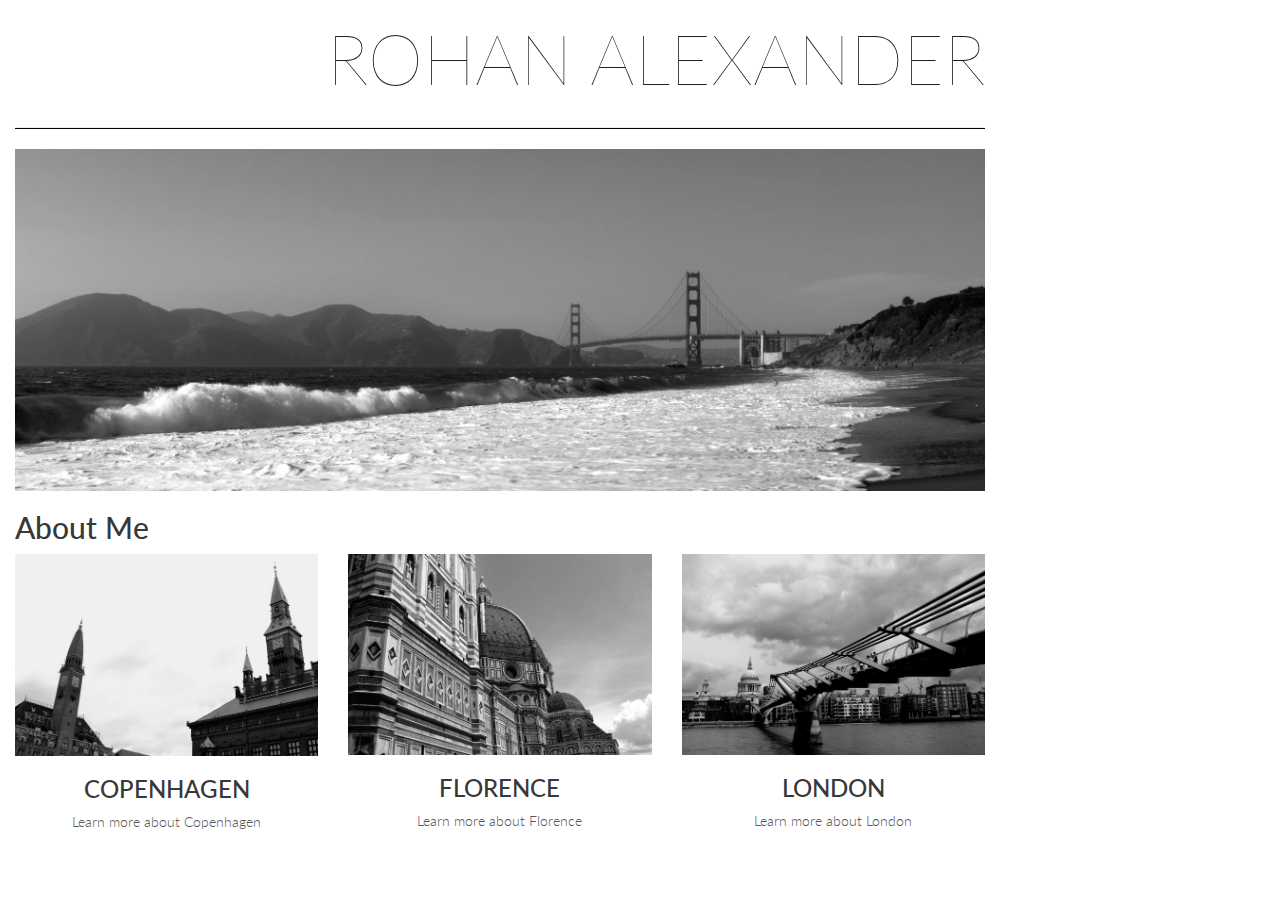
==== index.html @ e90d5bef "New website" ====
<!DOCTYPE html>
<html>
    <head>
        <link rel="stylesheet" href="css/bootstrap.min.css">
        <link rel="stylesheet" href="css/style.css">
        <meta charset="utf-8">
        <meta http-equiv="X-UA-Compatible" content="IE=edge">
        <meta name="viewport" content="width=device-width, initial-scale=1">
        <title>Assignment 1</title>
        <link href='http://fonts.googleapis.com/css?family=Lato:100,300' rel='stylesheet'>
        <link rel="shortcut icon" href="images/camera41.png">
    </head>
    <body>
        <div class="container">
            <div class="row">
                <!-- <div class="col-md-3">
                    <img class="title-logo" src="images/camera41.png" alt = "Icon of a camera">
                    <div class="icon-attibution">(This icon made by <a href="http://www.freepik.com" title="Freepik">Freepik</a> from <a href="http://www.flaticon.com" title="Flaticon">Flaticon</a> is licensed under <a href="http://creativecommons.org/licenses/by/3.0/" title="Creative Commons BY 3.0">CC BY 3.0</a>)</div>
                </div> -->
                <div class="col-md-12 text-right text-uppercase">
                    <h1 class = "text-thin title-super">Rohan Alexander</h1>
<!--                     <h3>Husband of a photographer</h3> -->
                </div>
            </div>
            <div class="row">
                <div class="col-md-12">
                    <hr>
                    <img class="img-responsive" src="images/DSCF5019.jpg" alt = "Photo of San Francisco">
                </div>
            </div>
            <div class="row">
                <div class="col-md-12">
                    <h2 class ="text-muted">About Me</h2>
                </div>
            </div>
            <div class="row text-center">
                <div class="col-md-4">
                    <img class="img-responsive img-small" src="images/copenhagen.jpg" alt = "An image of Copenhagen">
                    <h3 class = "text-uppercase">Copenhagen</h3>
                    <p><a href="https://en.wikipedia.org/wiki/Copenhagen">Learn more about Copenhagen</a></p>
                </div>
                <div class="col-md-4">
                    <img class="img-responsive img-small" src="images/florence.jpg" alt = "An image of Florence">
                    <h3 class = "text-uppercase">Florence</h3>
                    <p><a href="https://en.wikipedia.org/wiki/Florence">Learn more about Florence</a></p>
                </div>
                <div class="col-md-4">
                    <img class="img-responsive img-small" src="images/london.jpg" alt = "An image of London">
                    <h3 class = "text-uppercase">London</h3>
                    <p><a href="https://en.wikipedia.org/wiki/London">Learn more about London</a></p>
                </div>
            </div>
        </div>
    </body>
</html>
---- css/style.css ----
* {
    max-width: 1000px;
}

body {
    font-family: 'Lato', sans-serif;
    color: #383838;
    font-weight: 300;
}

.text-muted {
    color: #383838;
}

.icon-attibution {
    font-size: 10px;
}

.text-thin {
    font-weight: 100;
}

.title-super {
    font-size: 70px;
    color: #202020;
}

.title-logo {
    margin-top: 10px;
}

hr {
    height: 1px;
    background-color: black;
}

a {
    color: #585858;
}

@media (max-width: 991px) {
    h1 {
        text-align: center;
    }

    h3 {
        text-align: center;
    }

    .title-logo {
        display: block;
        margin: 10px auto 10px;
    }

    .icon-attibution {
        text-align: center;
    }
}
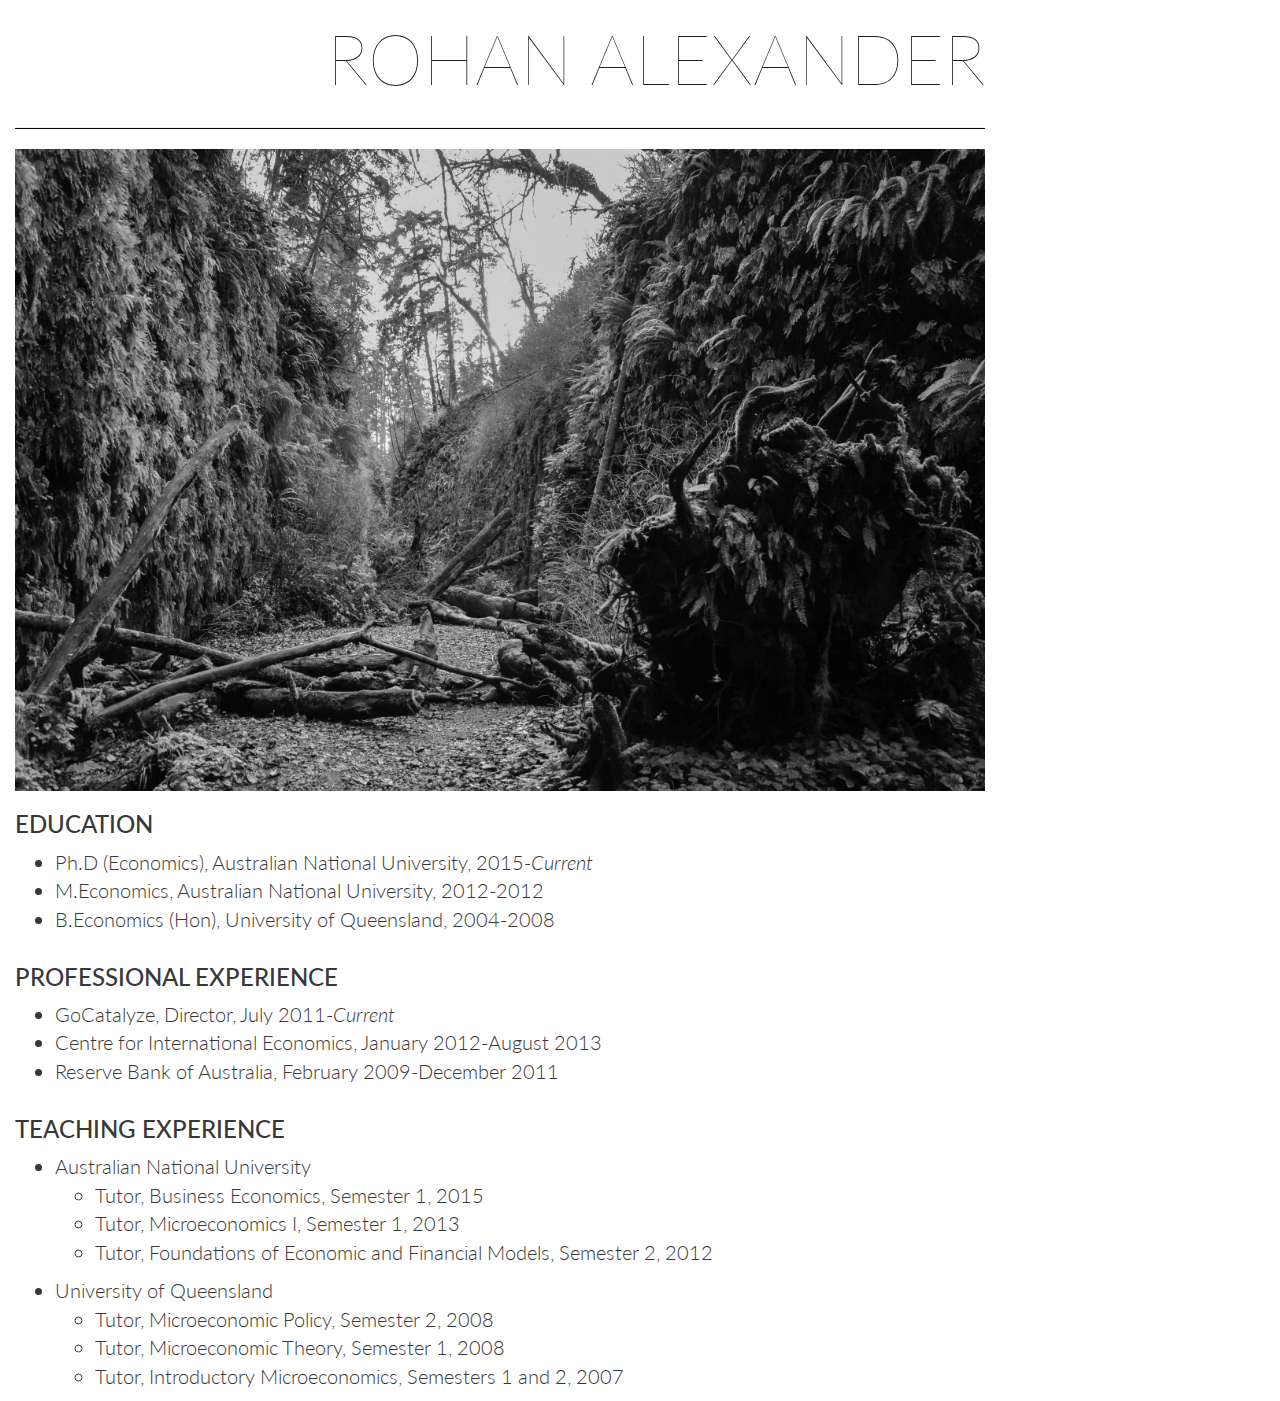
==== commit fa535d63: "Small updates" ====
--- a/index.html
+++ b/index.html
@@ -1,55 +1,94 @@
 <!DOCTYPE html>
 <html>
-    <head>
-        <link rel="stylesheet" href="css/bootstrap.min.css">
-        <link rel="stylesheet" href="css/style.css">
-        <meta charset="utf-8">
-        <meta http-equiv="X-UA-Compatible" content="IE=edge">
-        <meta name="viewport" content="width=device-width, initial-scale=1">
-        <title>Assignment 1</title>
-        <link href='http://fonts.googleapis.com/css?family=Lato:100,300' rel='stylesheet'>
-        <link rel="shortcut icon" href="images/camera41.png">
-    </head>
-    <body>
-        <div class="container">
-            <div class="row">
-                <!-- <div class="col-md-3">
-                    <img class="title-logo" src="images/camera41.png" alt = "Icon of a camera">
-                    <div class="icon-attibution">(This icon made by <a href="http://www.freepik.com" title="Freepik">Freepik</a> from <a href="http://www.flaticon.com" title="Flaticon">Flaticon</a> is licensed under <a href="http://creativecommons.org/licenses/by/3.0/" title="Creative Commons BY 3.0">CC BY 3.0</a>)</div>
-                </div> -->
-                <div class="col-md-12 text-right text-uppercase">
-                    <h1 class = "text-thin title-super">Rohan Alexander</h1>
-<!--                     <h3>Husband of a photographer</h3> -->
-                </div>
+<head>
+    <link href="css/bootstrap.min.css" rel="stylesheet">
+    <link href="css/style.css" rel="stylesheet">
+    <meta charset="utf-8">
+    <meta content="IE=edge" http-equiv="X-UA-Compatible">
+    <meta content="width=device-width, initial-scale=1" name="viewport">
+
+    <title>Rohan Alexander</title>
+    <link href='http://fonts.googleapis.com/css?family=Lato:100,300' rel='stylesheet'>
+    <link href="images/user168.png" rel="shortcut icon">
+    <!-- Icon made by Freepik from www.flaticon.com  -->
+</head>
+
+<body>
+    <div class="container">
+        <div class="row">
+            <div class="col-md-12 text-right text-uppercase">
+                <h1 class="text-thin title-super">Rohan Alexander</h1>
             </div>
-            <div class="row">
-                <div class="col-md-12">
-                    <hr>
-                    <img class="img-responsive" src="images/DSCF5019.jpg" alt = "Photo of San Francisco">
-                </div>
-            </div>
-            <div class="row">
-                <div class="col-md-12">
+        </div>
+
+        <div class="row">
+            <div class="col-md-12">
+            <hr>
+            <img alt="Photo taken by my wife of Fern Canyon, Redwoods State Park, California." class="img-responsive" src="images/DSC_0475.jpg"></div>
+        </div>
+
+        <div class="row">
+            <!--                 <div class="col-md-12">
                     <h2 class ="text-muted">About Me</h2>
                 </div>
+ -->
+        </div>
+
+        <div class="row text-center">
+            <div class="col-md-11">
+                <h3 class="text-uppercase">Education</h3>
+
+                <ul>
+                    <li>Ph.D (Economics), Australian National University, 2015-<em>Current</em></li>
+
+                    <li>M.Economics, Australian National University, 2012-2012</li>
+
+                    <li>B.Economics (Hon), University of Queensland, 2004-2008</li>
+                </ul>
             </div>
-            <div class="row text-center">
-                <div class="col-md-4">
-                    <img class="img-responsive img-small" src="images/copenhagen.jpg" alt = "An image of Copenhagen">
-                    <h3 class = "text-uppercase">Copenhagen</h3>
-                    <p><a href="https://en.wikipedia.org/wiki/Copenhagen">Learn more about Copenhagen</a></p>
-                </div>
-                <div class="col-md-4">
-                    <img class="img-responsive img-small" src="images/florence.jpg" alt = "An image of Florence">
-                    <h3 class = "text-uppercase">Florence</h3>
-                    <p><a href="https://en.wikipedia.org/wiki/Florence">Learn more about Florence</a></p>
-                </div>
-                <div class="col-md-4">
-                    <img class="img-responsive img-small" src="images/london.jpg" alt = "An image of London">
-                    <h3 class = "text-uppercase">London</h3>
-                    <p><a href="https://en.wikipedia.org/wiki/London">Learn more about London</a></p>
-                </div>
+
+            <div class="col-md-11">
+                <h3 class="text-uppercase">Professional Experience</h3>
+
+                <ul>
+                    <li>GoCatalyze, Director, July 2011-<em>Current</em></li>
+
+                    <li>Centre for International Economics, January 2012-August 2013</li>
+
+                    <li>Reserve Bank of Australia, February 2009-December 2011</li>
+                </ul>
+            </div>
+
+            <div class="col-md-11">
+                <h3 class="text-uppercase">Teaching Experience</h3>
+
+                <ul>
+                    <li>Australian National University
+
+                        <ul>
+                            <li>Tutor, Business Economics, Semester 1, 2015</li>
+
+                            <li>Tutor, Microeconomics I, Semester 1, 2013</li>
+
+                            <li>Tutor, Foundations of Economic and Financial Models, Semester 2, 2012</li>
+                        </ul>
+                    </li>
+                </ul>
+
+                <ul>
+                    <li>University of Queensland
+
+                        <ul>
+                            <li>Tutor, Microeconomic Policy, Semester 2, 2008</li>
+
+                            <li>Tutor, Microeconomic Theory, Semester 1, 2008</li>
+
+                            <li>Tutor, Introductory Microeconomics, Semesters 1 and 2, 2007</li>
+                        </ul>
+                    </li>
+                </ul>
             </div>
         </div>
-    </body>
+    </div>
+</body>
 </html>--- a/css/style.css
+++ b/css/style.css
@@ -6,6 +6,7 @@
     font-family: 'Lato', sans-serif;
     color: #383838;
     font-weight: 300;
+    font-size: 20px;
 }
 
 .text-muted {
@@ -38,6 +39,14 @@
     color: #585858;
 }
 
+.col-md-4 {
+    text-align: left;
+}
+
+.col-md-11 {
+    text-align: left;
+}
+
 @media (max-width: 991px) {
     h1 {
         text-align: center;
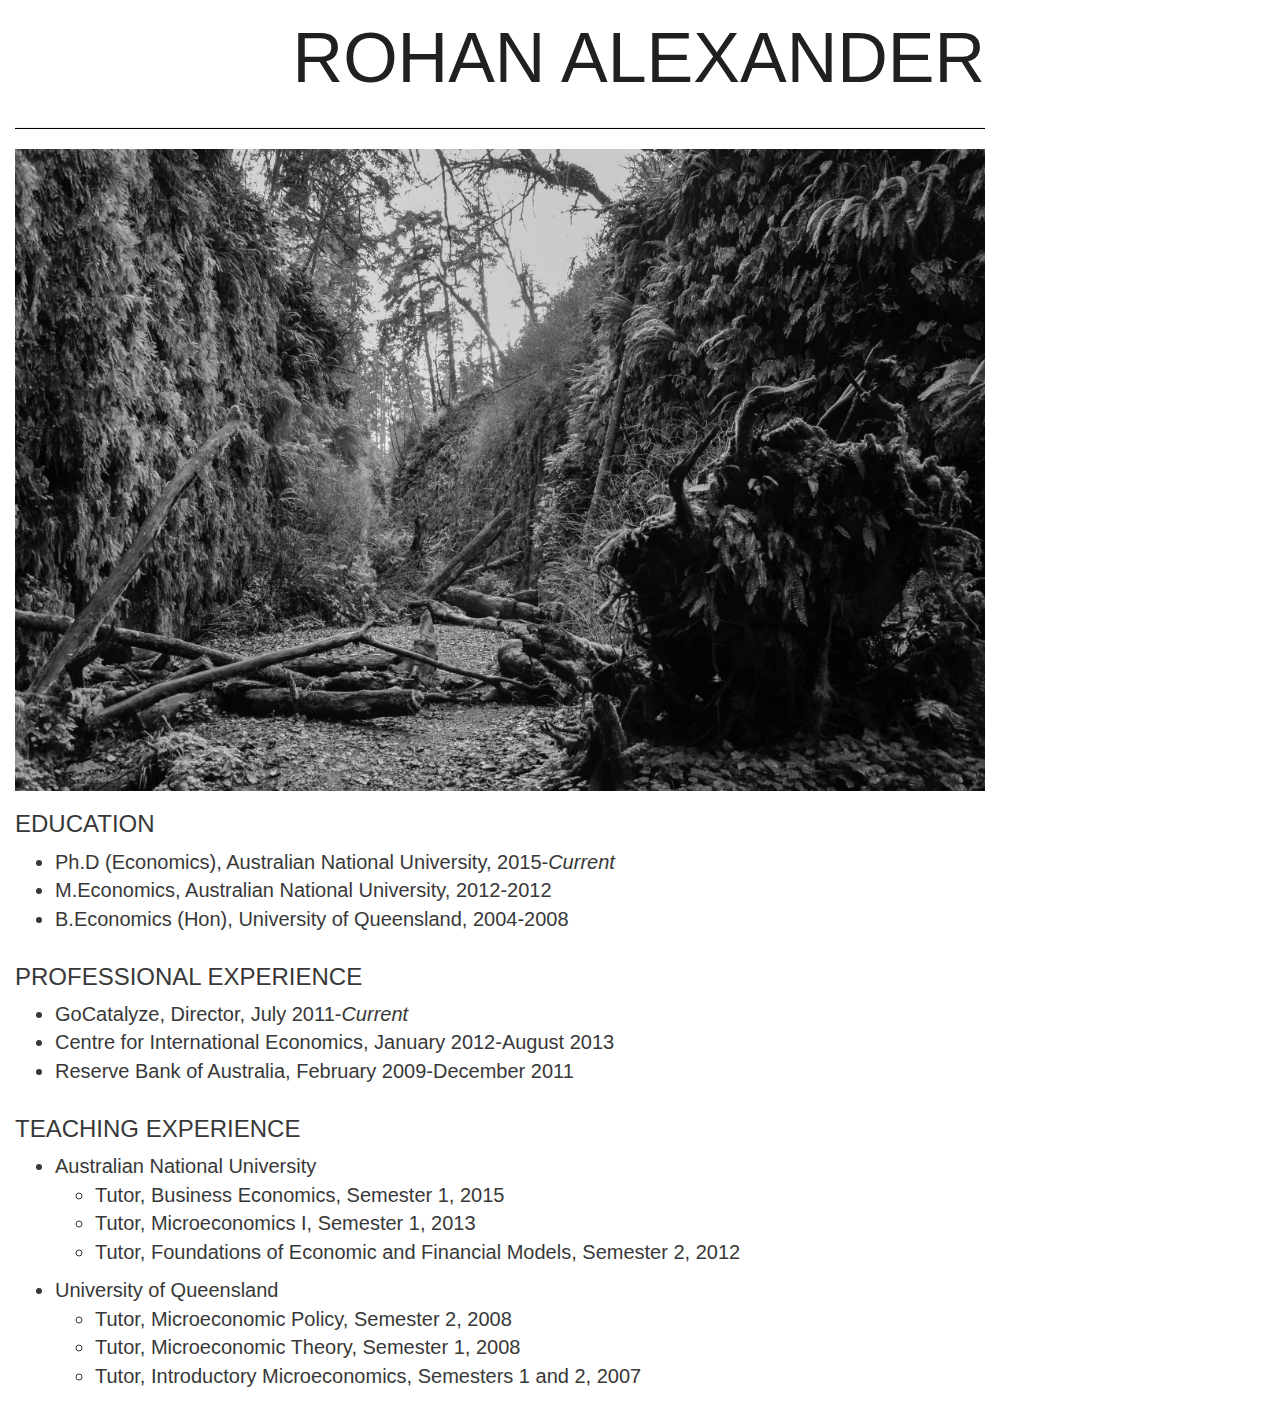
==== commit d71caef1: "Gives up on trying" ====
--- a/index.html
+++ b/index.html
@@ -2,15 +2,18 @@
 <html>
 <head>
     <link href="css/bootstrap.min.css" rel="stylesheet">
-    <link href="css/style.css" rel="stylesheet">
+    <!--     Uncomment this when updating the css file, then minify and inline to help performance. -->
+    <!--      <link href="css/style.css" rel="stylesheet"> -->
     <meta charset="utf-8">
     <meta content="IE=edge" http-equiv="X-UA-Compatible">
     <meta content="width=device-width, initial-scale=1" name="viewport">
 
-    <title>Rohan Alexander</title>
-    <link href='http://fonts.googleapis.com/css?family=Lato:100,300' rel='stylesheet'>
+    <title>Rohan Alexander</title><!-- Icon made by Freepik from www.flaticon.com  -->
     <link href="images/user168.png" rel="shortcut icon">
-    <!-- Icon made by Freepik from www.flaticon.com  -->
+    <style>
+/*This is the minified and inlined version of style.css.*/
+    *{max-width:1000px}body{font-family:Lato,sans-serif;color:#383838;font-weight:300;font-size:20px}.text-muted{color:#383838}.icon-attibution{font-size:10px}.text-thin{font-weight:100}.title-super{font-size:70px;color:#202020}.title-logo{margin-top:10px}hr{height:1px;background-color:#000}a{color:#585858}.col-md-11,.col-md-4{text-align:left}@media (max-width:991px){h1,h3{text-align:center}.title-logo{display:block;margin:10px auto}.icon-attibution{text-align:center}}@media (max-width:450px){.title-super{font-size:45px}}
+    </style>
 </head>
 
 <body>
@@ -21,11 +24,15 @@
             </div>
         </div>
 
+
         <div class="row">
             <div class="col-md-12">
             <hr>
-            <img alt="Photo taken by my wife of Fern Canyon, Redwoods State Park, California." class="img-responsive" src="images/DSC_0475.jpg"></div>
+            <img alt="Photo taken by my wife of Fern Canyon, Redwoods State Park, California." class="img-responsive" src=
+            "images/DSC_0475.jpg">
+            </div>
         </div>
+
 
         <div class="row">
             <!--                 <div class="col-md-12">
@@ -34,33 +41,43 @@
  -->
         </div>
 
+
         <div class="row text-center">
             <div class="col-md-11">
                 <h3 class="text-uppercase">Education</h3>
 
+
                 <ul>
                     <li>Ph.D (Economics), Australian National University, 2015-<em>Current</em></li>
 
+
                     <li>M.Economics, Australian National University, 2012-2012</li>
+
 
                     <li>B.Economics (Hon), University of Queensland, 2004-2008</li>
                 </ul>
             </div>
 
+
             <div class="col-md-11">
                 <h3 class="text-uppercase">Professional Experience</h3>
+
 
                 <ul>
                     <li>GoCatalyze, Director, July 2011-<em>Current</em></li>
 
+
                     <li>Centre for International Economics, January 2012-August 2013</li>
+
 
                     <li>Reserve Bank of Australia, February 2009-December 2011</li>
                 </ul>
             </div>
 
+
             <div class="col-md-11">
                 <h3 class="text-uppercase">Teaching Experience</h3>
+
 
                 <ul>
                     <li>Australian National University
@@ -68,12 +85,15 @@
                         <ul>
                             <li>Tutor, Business Economics, Semester 1, 2015</li>
 
+
                             <li>Tutor, Microeconomics I, Semester 1, 2013</li>
+
 
                             <li>Tutor, Foundations of Economic and Financial Models, Semester 2, 2012</li>
                         </ul>
                     </li>
                 </ul>
+
 
                 <ul>
                     <li>University of Queensland
@@ -81,7 +101,9 @@
                         <ul>
                             <li>Tutor, Microeconomic Policy, Semester 2, 2008</li>
 
+
                             <li>Tutor, Microeconomic Theory, Semester 1, 2008</li>
+
 
                             <li>Tutor, Introductory Microeconomics, Semesters 1 and 2, 2007</li>
                         </ul>
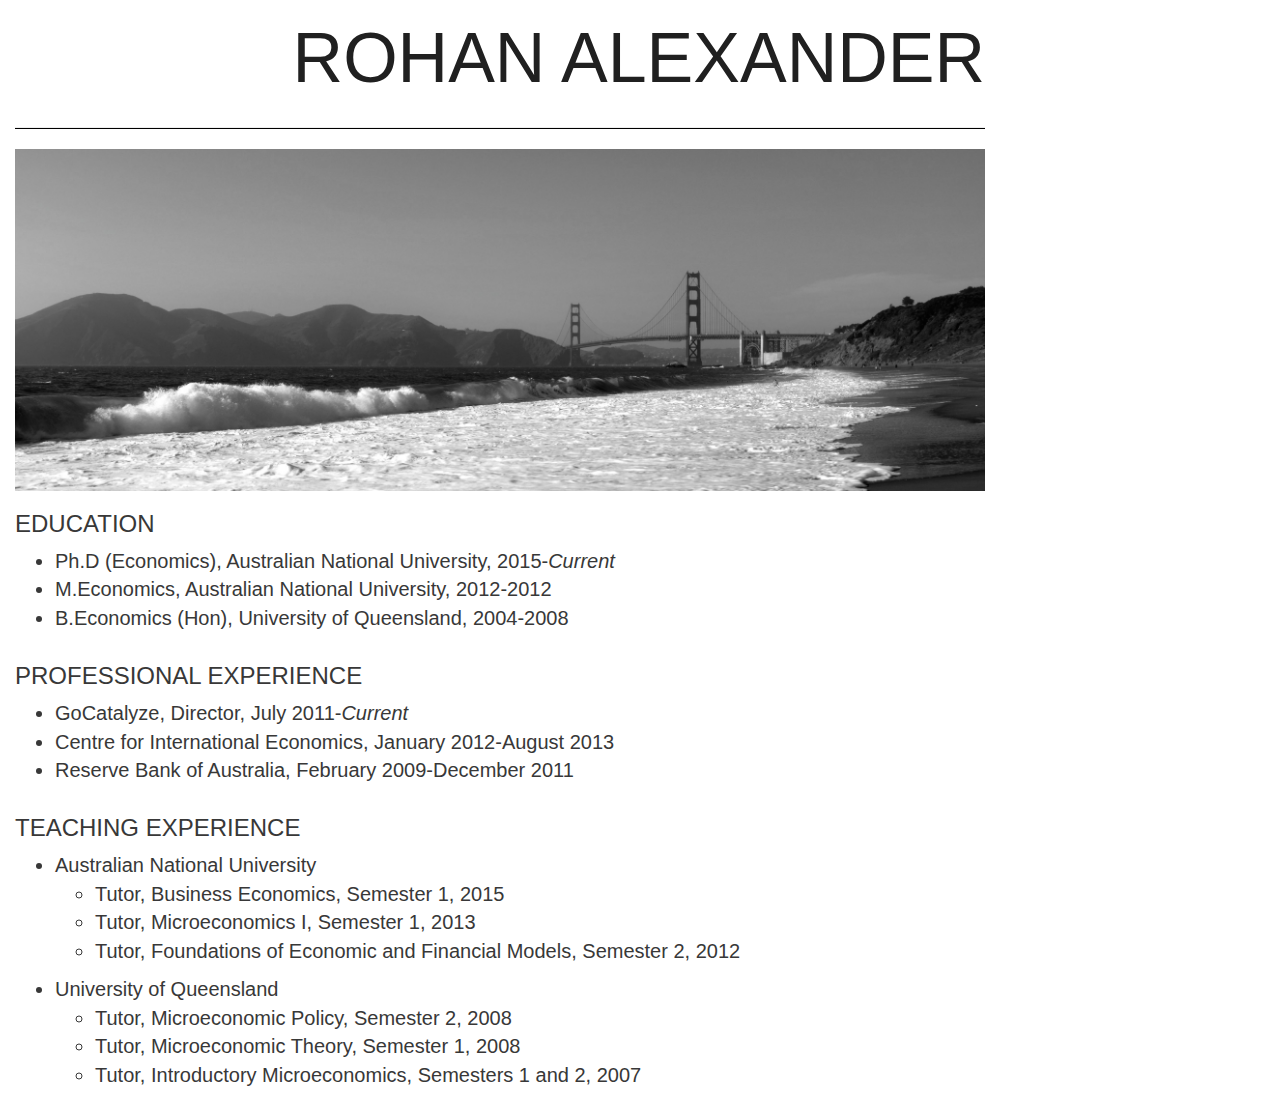
==== commit 68c5cb57: "I give up. Changed the photo." ====
--- a/index.html
+++ b/index.html
@@ -29,7 +29,7 @@
             <div class="col-md-12">
             <hr>
             <img alt="Photo taken by my wife of Fern Canyon, Redwoods State Park, California." class="img-responsive" src=
-            "images/DSC_0475.jpg">
+            "images/DSCF5019.jpg">
             </div>
         </div>
 
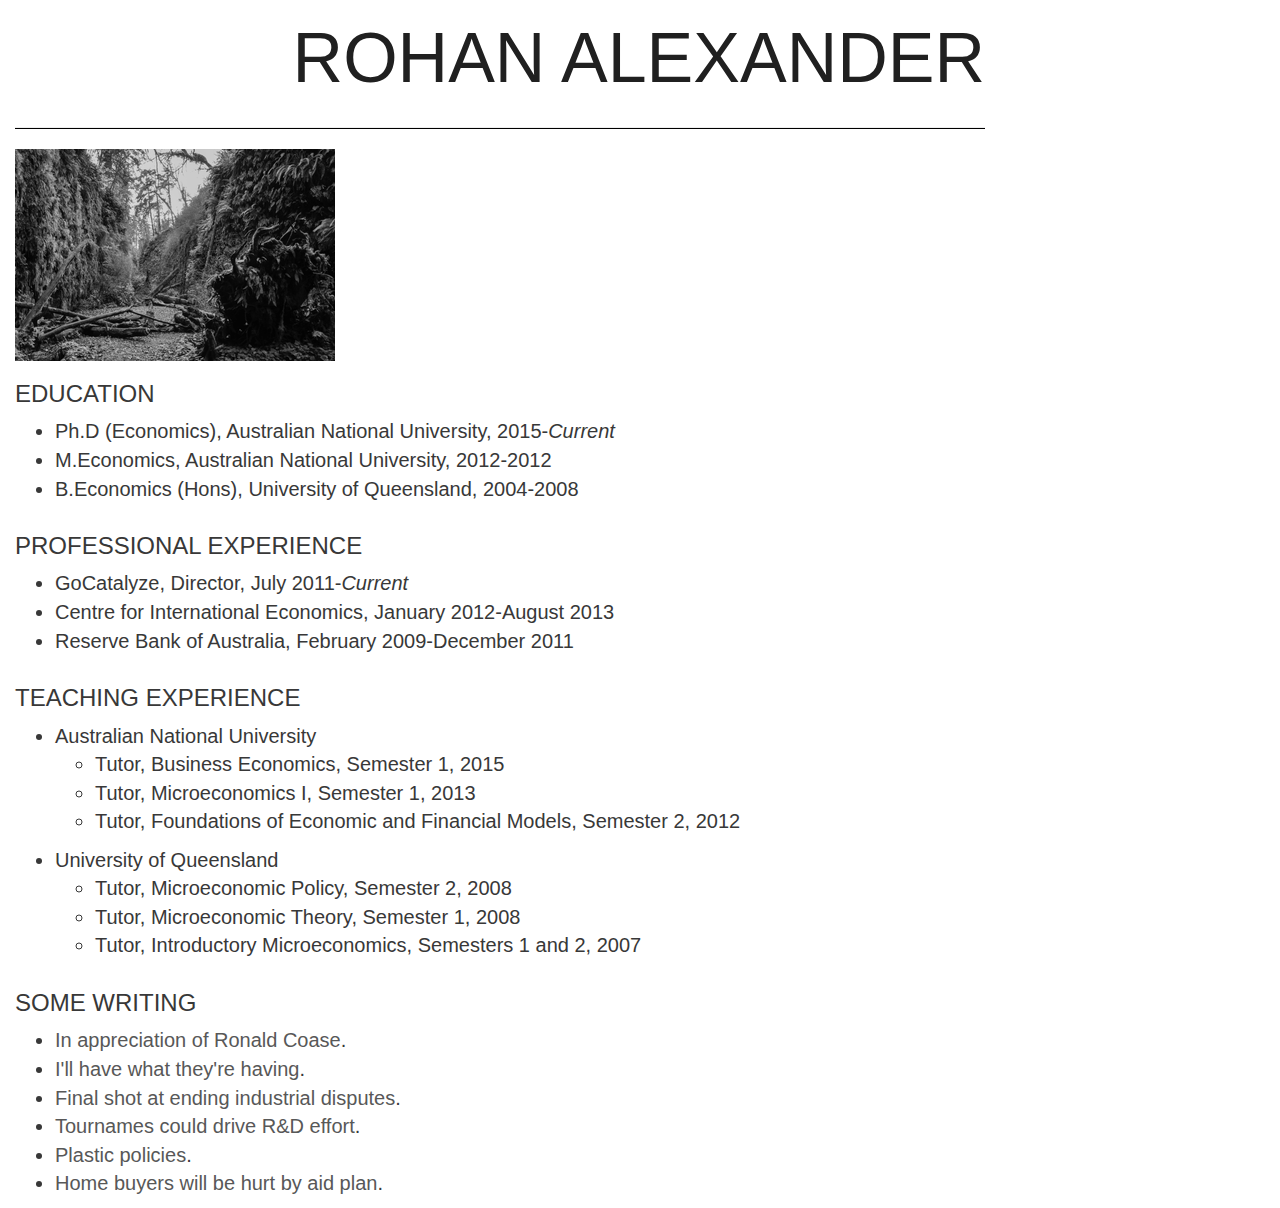
==== commit 9f33e512: "Add list of writing" ====
--- a/index.html
+++ b/index.html
@@ -2,18 +2,13 @@
 <html>
 <head>
     <link href="css/bootstrap.min.css" rel="stylesheet">
-    <!--     Uncomment this when updating the css file, then minify and inline to help performance. -->
-    <!--      <link href="css/style.css" rel="stylesheet"> -->
+    <link href="css/style.css" rel="stylesheet">
     <meta charset="utf-8">
     <meta content="IE=edge" http-equiv="X-UA-Compatible">
     <meta content="width=device-width, initial-scale=1" name="viewport">
 
     <title>Rohan Alexander</title><!-- Icon made by Freepik from www.flaticon.com  -->
     <link href="images/user168.png" rel="shortcut icon">
-    <style>
-/*This is the minified and inlined version of style.css.*/
-    *{max-width:1000px}body{font-family:Lato,sans-serif;color:#383838;font-weight:300;font-size:20px}.text-muted{color:#383838}.icon-attibution{font-size:10px}.text-thin{font-weight:100}.title-super{font-size:70px;color:#202020}.title-logo{margin-top:10px}hr{height:1px;background-color:#000}a{color:#585858}.col-md-11,.col-md-4{text-align:left}@media (max-width:991px){h1,h3{text-align:center}.title-logo{display:block;margin:10px auto}.icon-attibution{text-align:center}}@media (max-width:450px){.title-super{font-size:45px}}
-    </style>
 </head>
 
 <body>
@@ -28,8 +23,8 @@
         <div class="row">
             <div class="col-md-12">
             <hr>
-            <img alt="Photo taken by my wife of Fern Canyon, Redwoods State Park, California." class="img-responsive" src=
-            "images/DSCF5019.jpg">
+            <img title="Photo taken by my wife in Fern Canyon, Redwoods State Park, California." alt="Photo taken by my wife in Fern Canyon, Redwoods State Park, California. The photo shows a canyon with fallen tree branches and a riverbed (think small rounded rocks) in it. On both sides are almost vertical walls that are lined with ferns. It is a black and white photo. More information on the canyon at: https://en.wikipedia.org/wiki/Fern_Canyon." class="img-responsive" src=
+            "images/DSC_0475.png">
             </div>
         </div>
 
@@ -54,7 +49,7 @@
                     <li>M.Economics, Australian National University, 2012-2012</li>
 
 
-                    <li>B.Economics (Hon), University of Queensland, 2004-2008</li>
+                    <li>B.Economics (Hons), University of Queensland, 2004-2008</li>
                 </ul>
             </div>
 
@@ -110,7 +105,31 @@
                     </li>
                 </ul>
             </div>
+                        <div class="col-md-11">
+                <h3 class="text-uppercase">Some writing</h3>
+
+                <ul>
+                    <li>
+                        <a href="writing/coase.pdf" target="_blank">In appreciation of Ronald Coase</a>.
+                    </li>
+                    <li>
+                        <a href="writing/bloomthat.pdf" target="_blank">I'll have what they're having</a>.
+                    </li>
+                    <li>
+                        <a href="writing/finalofferarbitration.pdf" target="_blank">Final shot at ending industrial disputes</a>.
+                    </li>
+                    <li>
+                        <a href="writing/tournaments.pdf" target="_blank">Tournames could drive R&D effort</a>.
+                    </li>
+                    <li>
+                        <a href="writing/plasticpolicies.pdf" target="_blank">Plastic policies</a>.
+                    </li>
+                    <li>
+                        <a href="writing/homebuyers.pdf" target="_blank">Home buyers will be hurt by aid plan</a>.
+                    </li>
+                </ul>
+            </div>
         </div>
     </div>
 </body>
-</html>+</html>
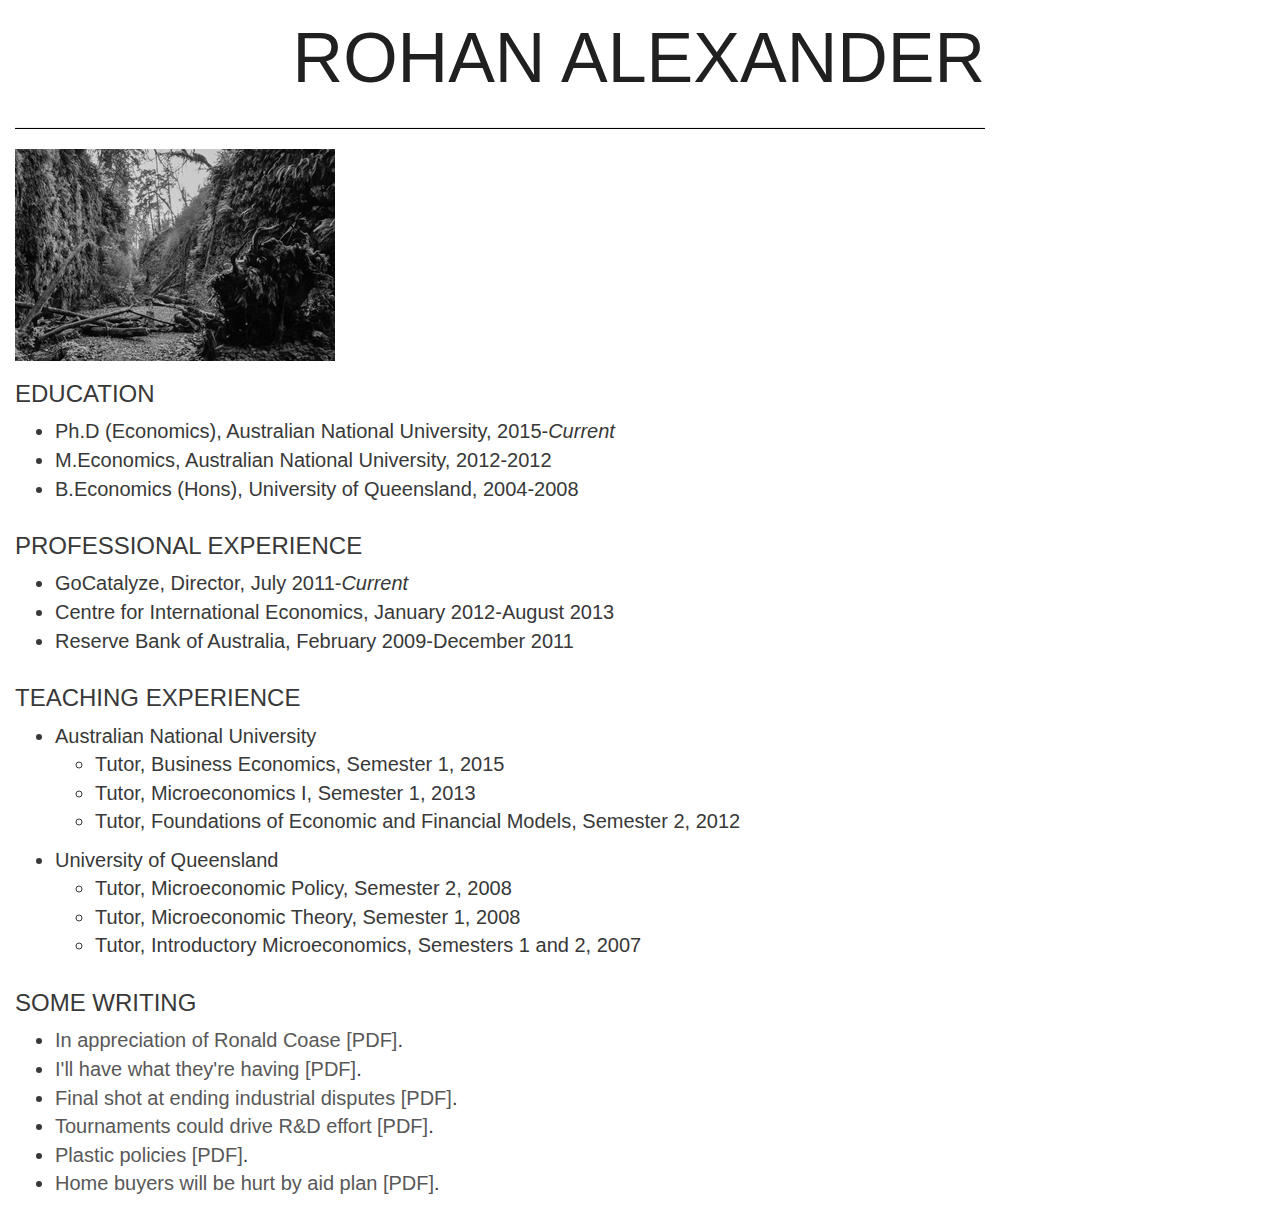
==== commit 21153479: "Fix a typo, specify pdfs" ====
--- a/index.html
+++ b/index.html
@@ -110,22 +110,22 @@
 
                 <ul>
                     <li>
-                        <a href="writing/coase.pdf" target="_blank">In appreciation of Ronald Coase</a>.
+                        <a href="writing/coase.pdf" target="_blank">In appreciation of Ronald Coase [PDF]</a>.
                     </li>
                     <li>
-                        <a href="writing/bloomthat.pdf" target="_blank">I'll have what they're having</a>.
+                        <a href="writing/bloomthat.pdf" target="_blank">I'll have what they're having [PDF]</a>.
                     </li>
                     <li>
-                        <a href="writing/finalofferarbitration.pdf" target="_blank">Final shot at ending industrial disputes</a>.
+                        <a href="writing/finalofferarbitration.pdf" target="_blank">Final shot at ending industrial disputes [PDF]</a>.
                     </li>
                     <li>
-                        <a href="writing/tournaments.pdf" target="_blank">Tournames could drive R&D effort</a>.
+                        <a href="writing/tournaments.pdf" target="_blank">Tournaments could drive R&D effort [PDF]</a>.
                     </li>
                     <li>
-                        <a href="writing/plasticpolicies.pdf" target="_blank">Plastic policies</a>.
+                        <a href="writing/plasticpolicies.pdf" target="_blank">Plastic policies [PDF]</a>.
                     </li>
                     <li>
-                        <a href="writing/homebuyers.pdf" target="_blank">Home buyers will be hurt by aid plan</a>.
+                        <a href="writing/homebuyers.pdf" target="_blank">Home buyers will be hurt by aid plan [PDF]</a>.
                     </li>
                 </ul>
             </div>
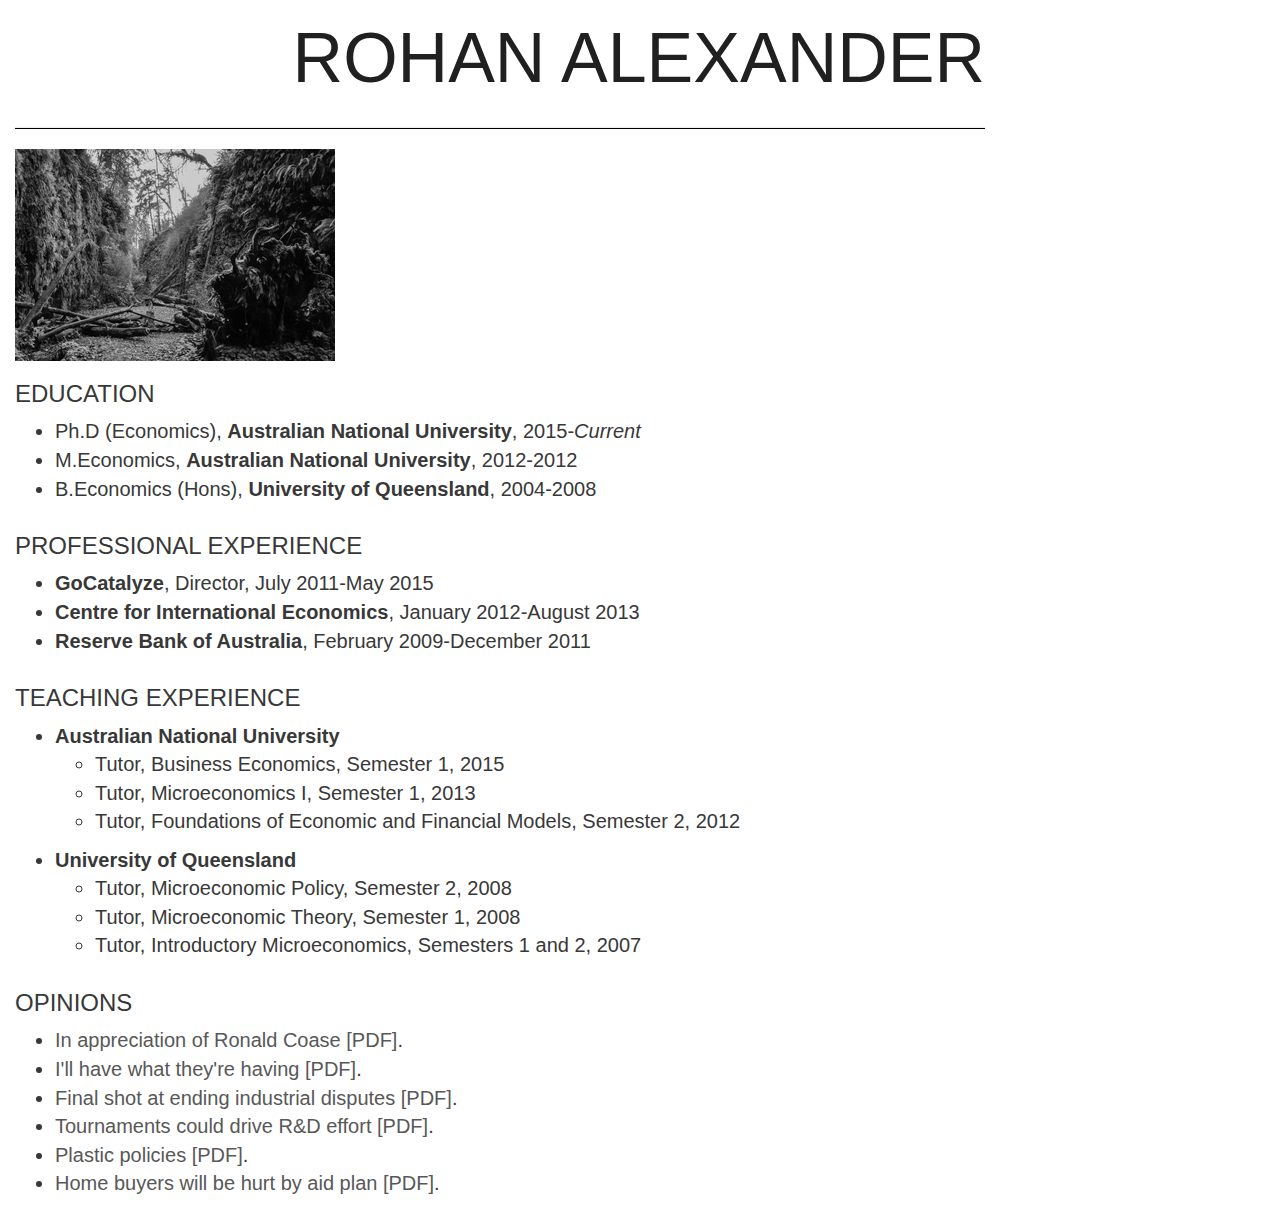
==== commit 2a80f39a: "Update dates on employment" ====
--- a/index.html
+++ b/index.html
@@ -9,6 +9,16 @@
 
     <title>Rohan Alexander</title><!-- Icon made by Freepik from www.flaticon.com  -->
     <link href="images/user168.png" rel="shortcut icon">
+    <script>
+(function(i,s,o,g,r,a,m){i['GoogleAnalyticsObject']=r;i[r]=i[r]||function(){
+    (i[r].q=i[r].q||[]).push(arguments)},i[r].l=1*new Date();a=s.createElement(o),
+    m=s.getElementsByTagName(o)[0];a.async=1;a.src=g;m.parentNode.insertBefore(a,m)
+    })(window,document,'script','//www.google-analytics.com/analytics.js','ga');
+
+    ga('create', 'UA-62513930-1', 'auto');
+    ga('send', 'pageview');
+
+    </script>
 </head>
 
 <body>
@@ -23,8 +33,10 @@
         <div class="row">
             <div class="col-md-12">
             <hr>
-            <img title="Photo taken by my wife in Fern Canyon, Redwoods State Park, California." alt="Photo taken by my wife in Fern Canyon, Redwoods State Park, California. The photo shows a canyon with fallen tree branches and a riverbed (think small rounded rocks) in it. On both sides are almost vertical walls that are lined with ferns. It is a black and white photo. More information on the canyon at: https://en.wikipedia.org/wiki/Fern_Canyon." class="img-responsive" src=
-            "images/DSC_0475.png">
+            <img alt=
+            "Photo taken by my wife in Fern Canyon, Redwoods State Park, California. The photo shows a canyon with fallen tree branches and a riverbed (think small rounded rocks) in it. On both sides are almost vertical walls that are lined with ferns. It is a black and white photo. More information on the canyon at: https://en.wikipedia.org/wiki/Fern_Canyon."
+            class="img-responsive" src="images/DSC_0475.png" title=
+            "Photo taken by my wife in Fern Canyon, Redwoods State Park, California.">
             </div>
         </div>
 
@@ -43,13 +55,13 @@
 
 
                 <ul>
-                    <li>Ph.D (Economics), Australian National University, 2015-<em>Current</em></li>
+                    <li>Ph.D (Economics), <b>Australian National University</b>, 2015-<em>Current</em></li>
 
 
-                    <li>M.Economics, Australian National University, 2012-2012</li>
+                    <li>M.Economics, <b>Australian National University</b>, 2012-2012</li>
 
 
-                    <li>B.Economics (Hons), University of Queensland, 2004-2008</li>
+                    <li>B.Economics (Hons), <b>University of Queensland</b>, 2004-2008</li>
                 </ul>
             </div>
 
@@ -59,13 +71,13 @@
 
 
                 <ul>
-                    <li>GoCatalyze, Director, July 2011-<em>Current</em></li>
+                    <li><b>GoCatalyze</b>, Director, July 2011-May 2015</li>
 
 
-                    <li>Centre for International Economics, January 2012-August 2013</li>
+                    <li><b>Centre for International Economics</b>, January 2012-August 2013</li>
 
 
-                    <li>Reserve Bank of Australia, February 2009-December 2011</li>
+                    <li><b>Reserve Bank of Australia</b>, February 2009-December 2011</li>
                 </ul>
             </div>
 
@@ -75,7 +87,7 @@
 
 
                 <ul>
-                    <li>Australian National University
+                    <li><b>Australian National University</b>
 
                         <ul>
                             <li>Tutor, Business Economics, Semester 1, 2015</li>
@@ -91,7 +103,7 @@
 
 
                 <ul>
-                    <li>University of Queensland
+                    <li><b>University of Queensland</b>
 
                         <ul>
                             <li>Tutor, Microeconomic Policy, Semester 2, 2008</li>
@@ -105,25 +117,38 @@
                     </li>
                 </ul>
             </div>
-                        <div class="col-md-11">
-                <h3 class="text-uppercase">Some writing</h3>
+
+
+            <div class="col-md-11">
+                <h3 class="text-uppercase">Opinions</h3>
+
 
                 <ul>
                     <li>
                         <a href="writing/coase.pdf" target="_blank">In appreciation of Ronald Coase [PDF]</a>.
                     </li>
+
+
                     <li>
                         <a href="writing/bloomthat.pdf" target="_blank">I'll have what they're having [PDF]</a>.
                     </li>
+
+
                     <li>
                         <a href="writing/finalofferarbitration.pdf" target="_blank">Final shot at ending industrial disputes [PDF]</a>.
                     </li>
+
+
                     <li>
                         <a href="writing/tournaments.pdf" target="_blank">Tournaments could drive R&D effort [PDF]</a>.
                     </li>
+
+
                     <li>
                         <a href="writing/plasticpolicies.pdf" target="_blank">Plastic policies [PDF]</a>.
                     </li>
+
+
                     <li>
                         <a href="writing/homebuyers.pdf" target="_blank">Home buyers will be hurt by aid plan [PDF]</a>.
                     </li>
@@ -132,4 +157,4 @@
         </div>
     </div>
 </body>
-</html>
+</html>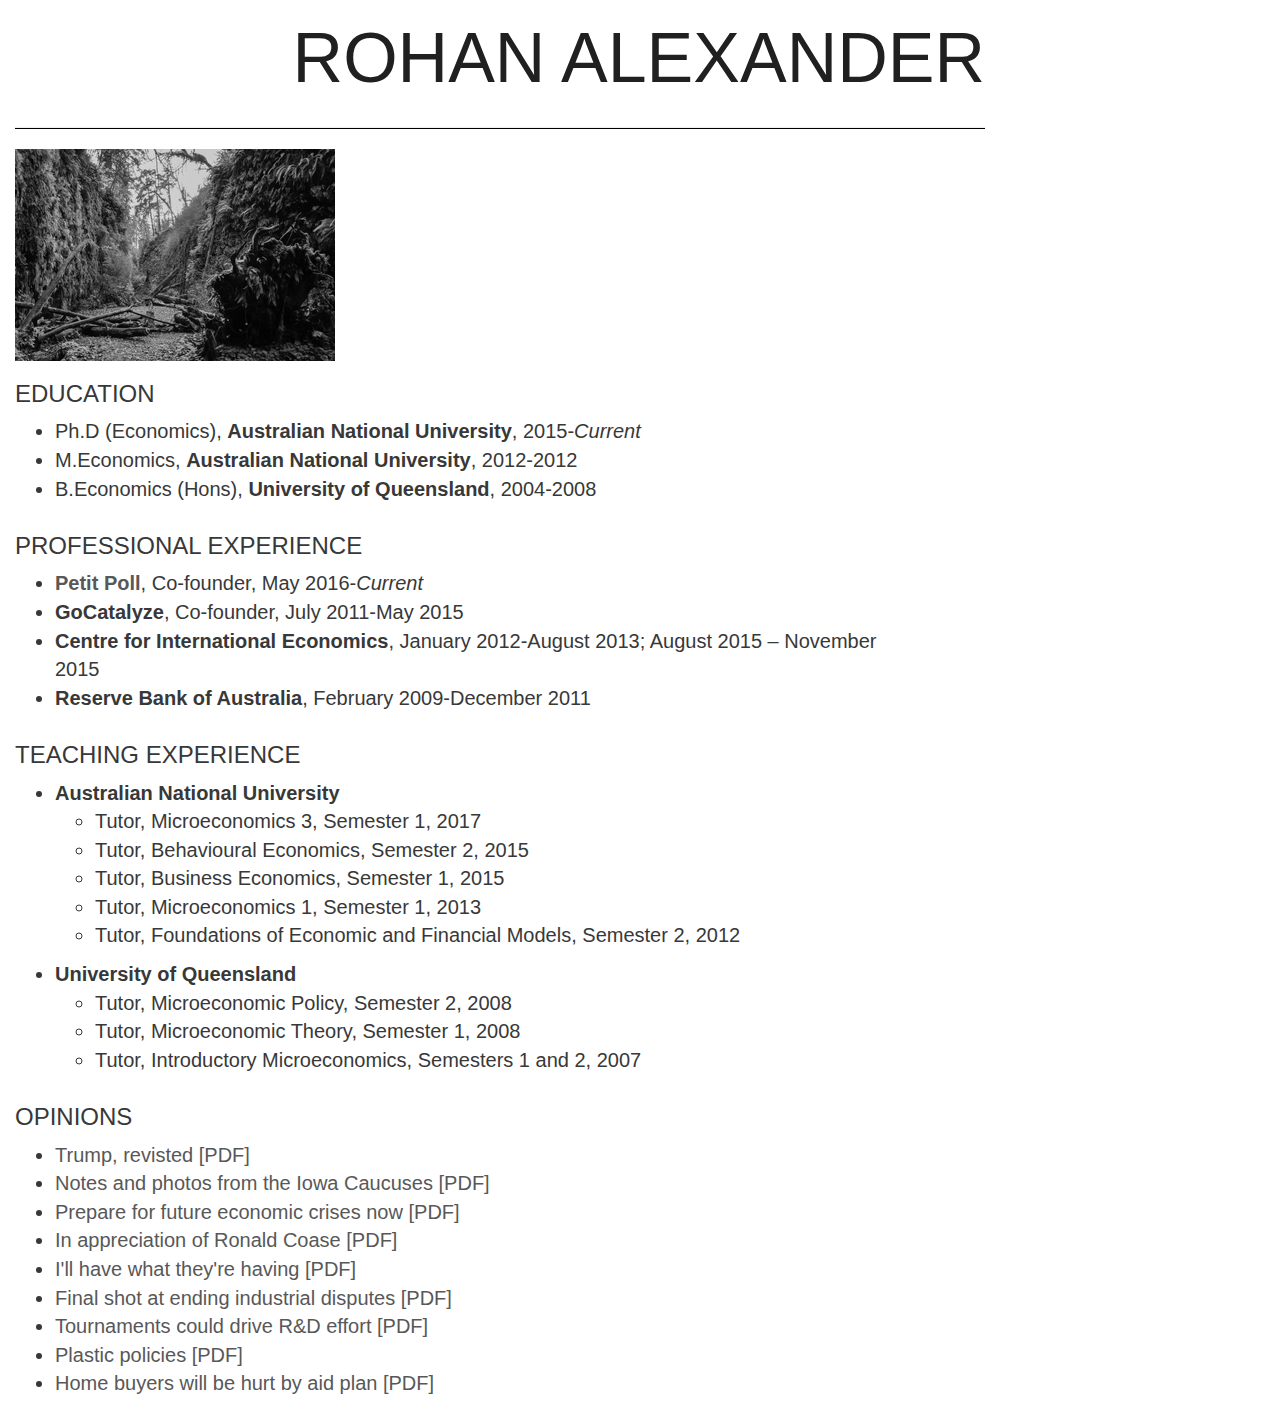
==== commit 6c356538: "Update petit poll experience" ====
--- a/index.html
+++ b/index.html
@@ -1,160 +1,124 @@
 <!DOCTYPE html>
 <html>
-<head>
-    <link href="css/bootstrap.min.css" rel="stylesheet">
-    <link href="css/style.css" rel="stylesheet">
-    <meta charset="utf-8">
-    <meta content="IE=edge" http-equiv="X-UA-Compatible">
-    <meta content="width=device-width, initial-scale=1" name="viewport">
-
-    <title>Rohan Alexander</title><!-- Icon made by Freepik from www.flaticon.com  -->
-    <link href="images/user168.png" rel="shortcut icon">
-    <script>
-(function(i,s,o,g,r,a,m){i['GoogleAnalyticsObject']=r;i[r]=i[r]||function(){
-    (i[r].q=i[r].q||[]).push(arguments)},i[r].l=1*new Date();a=s.createElement(o),
-    m=s.getElementsByTagName(o)[0];a.async=1;a.src=g;m.parentNode.insertBefore(a,m)
-    })(window,document,'script','//www.google-analytics.com/analytics.js','ga');
-
-    ga('create', 'UA-62513930-1', 'auto');
-    ga('send', 'pageview');
-
-    </script>
-</head>
-
-<body>
-    <div class="container">
-        <div class="row">
+   <head>
+      <link href="css/bootstrap.min.css" rel="stylesheet">
+      <link href="css/style.css" rel="stylesheet">
+      <meta charset="utf-8">
+      <meta content="IE=edge" http-equiv="X-UA-Compatible">
+      <meta content="width=device-width, initial-scale=1" name="viewport">
+      <title>Rohan Alexander</title>
+      <!-- Icon made by Freepik from www.flaticon.com  -->
+      <link href="images/user168.png" rel="shortcut icon">
+      <script>
+         (function(i,s,o,g,r,a,m){i['GoogleAnalyticsObject']=r;i[r]=i[r]||function(){
+             (i[r].q=i[r].q||[]).push(arguments)},i[r].l=1*new Date();a=s.createElement(o),
+             m=s.getElementsByTagName(o)[0];a.async=1;a.src=g;m.parentNode.insertBefore(a,m)
+             })(window,document,'script','//www.google-analytics.com/analytics.js','ga');
+         
+             ga('create', 'UA-62513930-1', 'auto');
+             ga('send', 'pageview');
+         
+              
+      </script>
+   </head>
+   <body>
+      <div class="container">
+         <div class="row">
             <div class="col-md-12 text-right text-uppercase">
-                <h1 class="text-thin title-super">Rohan Alexander</h1>
+               <h1 class="text-thin title-super">Rohan Alexander</h1>
             </div>
-        </div>
-
-
-        <div class="row">
+         </div>
+         <div class="row">
             <div class="col-md-12">
-            <hr>
-            <img alt=
-            "Photo taken by my wife in Fern Canyon, Redwoods State Park, California. The photo shows a canyon with fallen tree branches and a riverbed (think small rounded rocks) in it. On both sides are almost vertical walls that are lined with ferns. It is a black and white photo. More information on the canyon at: https://en.wikipedia.org/wiki/Fern_Canyon."
-            class="img-responsive" src="images/DSC_0475.png" title=
-            "Photo taken by my wife in Fern Canyon, Redwoods State Park, California.">
+               <hr>
+               <img alt=
+                  "Photo taken by my wife in Fern Canyon, Redwoods State Park, California. The photo shows a canyon with fallen tree branches and a riverbed (think small rounded rocks) in it. On both sides are almost vertical walls that are lined with ferns. It is a black and white photo. More information on the canyon at: https://en.wikipedia.org/wiki/Fern_Canyon."
+                  class="img-responsive" src="images/DSC_0475.png" title=
+                  "Photo taken by my wife in Fern Canyon, Redwoods State Park, California.">
             </div>
-        </div>
-
-
-        <div class="row">
+         </div>
+         <div class="row">
             <!--                 <div class="col-md-12">
-                    <h2 class ="text-muted">About Me</h2>
-                </div>
- -->
-        </div>
-
-
-        <div class="row text-center">
+               <h2 class ="text-muted">About Me</h2>
+               </div>
+               -->
+         </div>
+         <div class="row text-center">
             <div class="col-md-11">
-                <h3 class="text-uppercase">Education</h3>
-
-
-                <ul>
-                    <li>Ph.D (Economics), <b>Australian National University</b>, 2015-<em>Current</em></li>
-
-
-                    <li>M.Economics, <b>Australian National University</b>, 2012-2012</li>
-
-
-                    <li>B.Economics (Hons), <b>University of Queensland</b>, 2004-2008</li>
-                </ul>
+               <h3 class="text-uppercase">Education</h3>
+               <ul>
+                  <li>Ph.D (Economics), <b>Australian National University</b>, 2015-<em>Current</em></li>
+                  <li>M.Economics, <b>Australian National University</b>, 2012-2012</li>
+                  <li>B.Economics (Hons), <b>University of Queensland</b>, 2004-2008</li>
+               </ul>
             </div>
-
-
             <div class="col-md-11">
-                <h3 class="text-uppercase">Professional Experience</h3>
-
-
-                <ul>
-                    <li><b>GoCatalyze</b>, Director, July 2011-May 2015</li>
-
-
-                    <li><b>Centre for International Economics</b>, January 2012-August 2013</li>
-
-
-                    <li><b>Reserve Bank of Australia</b>, February 2009-December 2011</li>
-                </ul>
+               <h3 class="text-uppercase">Professional Experience</h3>
+               <ul>
+                  <li><b><a href="http://www.petitpoll.com/" target="_blank">Petit Poll</a></b>, Co-founder, May 2016-<em>Current</em></li>
+                  <li><b>GoCatalyze</b>, Co-founder, July 2011-May 2015</li>
+                  <li><b>Centre for International Economics</b>, January 2012-August 2013; August 2015 – November 2015</li>
+                  <li><b>Reserve Bank of Australia</b>, February 2009-December 2011</li>
+               </ul>
             </div>
-
-
             <div class="col-md-11">
-                <h3 class="text-uppercase">Teaching Experience</h3>
-
-
-                <ul>
-                    <li><b>Australian National University</b>
-
-                        <ul>
-                            <li>Tutor, Business Economics, Semester 1, 2015</li>
-
-
-                            <li>Tutor, Microeconomics I, Semester 1, 2013</li>
-
-
-                            <li>Tutor, Foundations of Economic and Financial Models, Semester 2, 2012</li>
-                        </ul>
-                    </li>
-                </ul>
-
-
-                <ul>
-                    <li><b>University of Queensland</b>
-
-                        <ul>
-                            <li>Tutor, Microeconomic Policy, Semester 2, 2008</li>
-
-
-                            <li>Tutor, Microeconomic Theory, Semester 1, 2008</li>
-
-
-                            <li>Tutor, Introductory Microeconomics, Semesters 1 and 2, 2007</li>
-                        </ul>
-                    </li>
-                </ul>
+               <h3 class="text-uppercase">Teaching Experience</h3>
+               <ul>
+                  <li>
+                     <b>Australian National University</b>
+                     <ul>
+                        <li>Tutor, Microeconomics 3, Semester 1, 2017</li>
+                        <li>Tutor, Behavioural Economics, Semester 2, 2015</li>
+                        <li>Tutor, Business Economics, Semester 1, 2015</li>
+                        <li>Tutor, Microeconomics 1, Semester 1, 2013</li>
+                        <li>Tutor, Foundations of Economic and Financial Models, Semester 2, 2012</li>
+                     </ul>
+                  </li>
+               </ul>
+               <ul>
+                  <li>
+                     <b>University of Queensland</b>
+                     <ul>
+                        <li>Tutor, Microeconomic Policy, Semester 2, 2008</li>
+                        <li>Tutor, Microeconomic Theory, Semester 1, 2008</li>
+                        <li>Tutor, Introductory Microeconomics, Semesters 1 and 2, 2007</li>
+                     </ul>
+                  </li>
+               </ul>
             </div>
-
-
             <div class="col-md-11">
-                <h3 class="text-uppercase">Opinions</h3>
-
-
-                <ul>
-                    <li>
-                        <a href="writing/coase.pdf" target="_blank">In appreciation of Ronald Coase [PDF]</a>.
-                    </li>
-
-
-                    <li>
-                        <a href="writing/bloomthat.pdf" target="_blank">I'll have what they're having [PDF]</a>.
-                    </li>
-
-
-                    <li>
-                        <a href="writing/finalofferarbitration.pdf" target="_blank">Final shot at ending industrial disputes [PDF]</a>.
-                    </li>
-
-
-                    <li>
-                        <a href="writing/tournaments.pdf" target="_blank">Tournaments could drive R&D effort [PDF]</a>.
-                    </li>
-
-
-                    <li>
-                        <a href="writing/plasticpolicies.pdf" target="_blank">Plastic policies [PDF]</a>.
-                    </li>
-
-
-                    <li>
-                        <a href="writing/homebuyers.pdf" target="_blank">Home buyers will be hurt by aid plan [PDF]</a>.
-                    </li>
-                </ul>
+               <h3 class="text-uppercase">Opinions</h3>
+               <ul>
+                  <li>
+                     <a href="writing/trumprevisted.pdf" target="_blank">Trump, revisted [PDF]</a>
+                  </li>
+                  <li>
+                     <a href="writing/notesandphotosfromIowa.pdf" target="_blank">Notes and photos from the Iowa Caucuses [PDF]</a>
+                  </li>
+                  <li>
+                     <a href="writing/prepareforfutureeconomiccrisesnow.pdf" target="_blank">Prepare for future economic crises now [PDF]</a>
+                  </li>
+                  <li>
+                     <a href="writing/coase.pdf" target="_blank">In appreciation of Ronald Coase [PDF]</a>
+                  </li>
+                  <li>
+                     <a href="writing/bloomthat.pdf" target="_blank">I'll have what they're having [PDF]</a>
+                  </li>
+                  <li>
+                     <a href="writing/finalofferarbitration.pdf" target="_blank">Final shot at ending industrial disputes [PDF]</a>
+                  </li>
+                  <li>
+                     <a href="writing/tournaments.pdf" target="_blank">Tournaments could drive R&D effort [PDF]</a>
+                  </li>
+                  <li>
+                     <a href="writing/plasticpolicies.pdf" target="_blank">Plastic policies [PDF]</a>
+                  </li>
+                  <li>
+                     <a href="writing/homebuyers.pdf" target="_blank">Home buyers will be hurt by aid plan [PDF]</a>
+                  </li>
+               </ul>
             </div>
-        </div>
-    </div>
-</body>
-</html>+         </div>
+      </div>
+   </body>
+</html>
